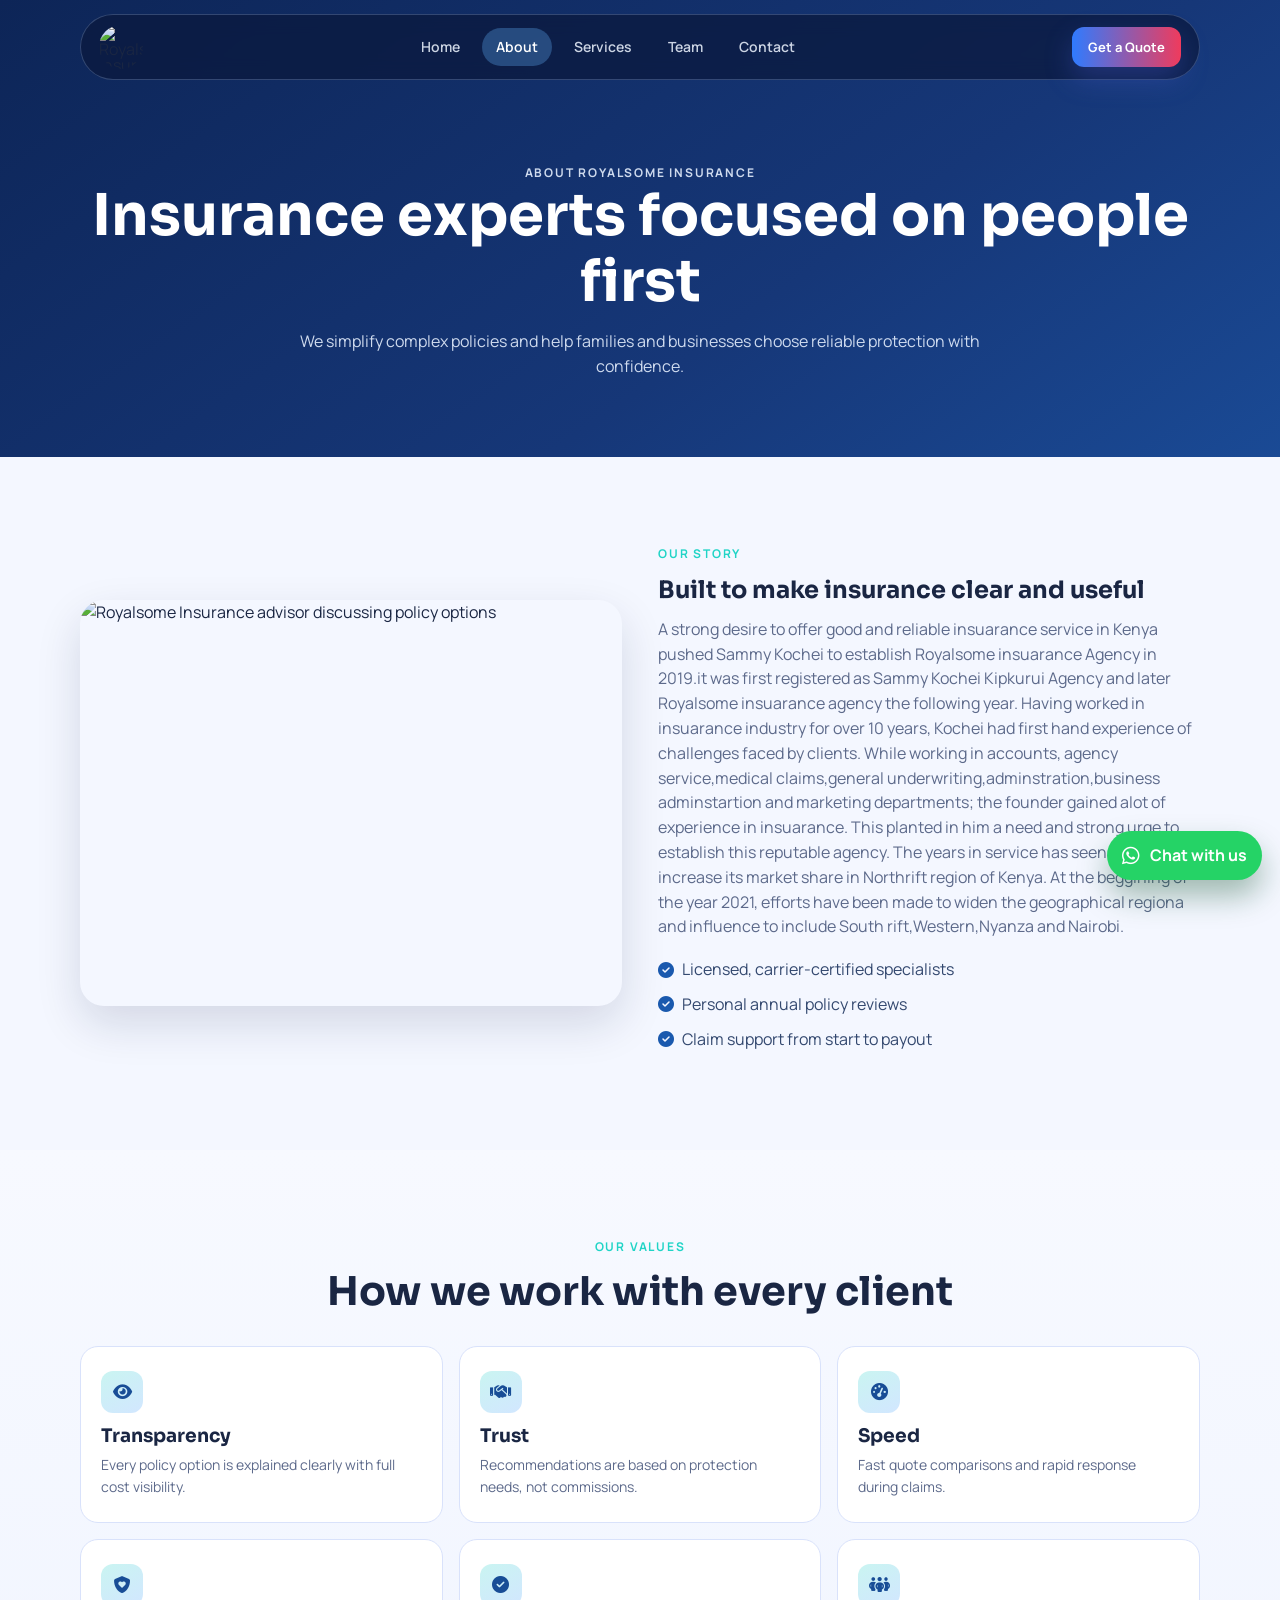
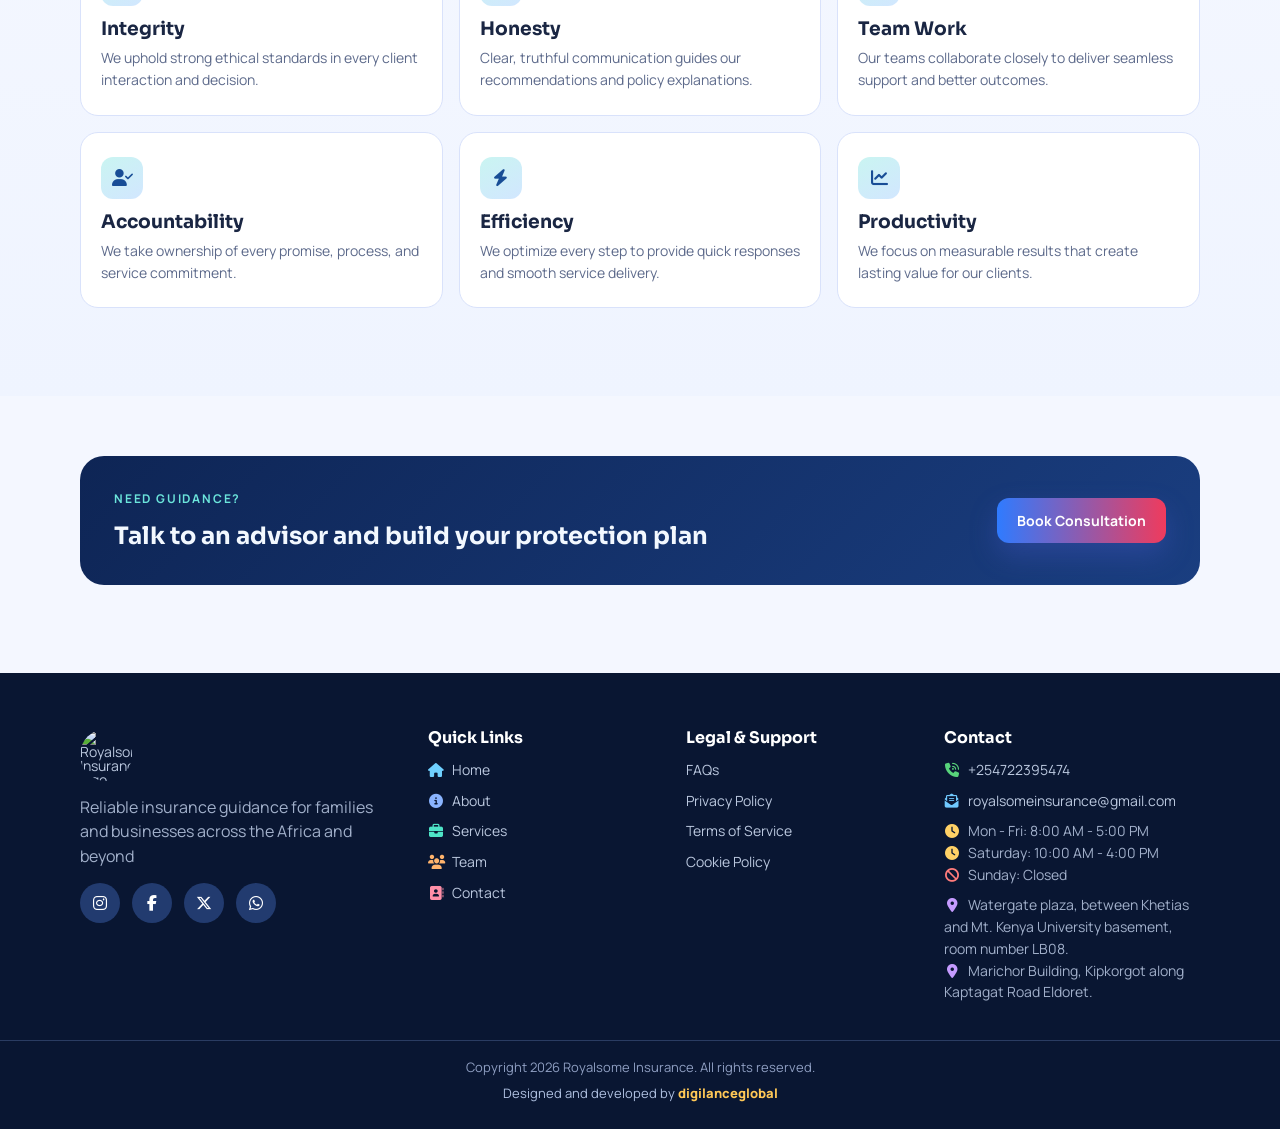
==== about.html @ 77620c27 "Add files via upload" ====
<!DOCTYPE html>
<html lang="en">
<head>
  <meta charset="UTF-8" />
  <meta name="viewport" content="width=device-width, initial-scale=1.0" />
  <title>Royalsome Insurance | About</title>
  <link rel="icon" type="image/jpeg" href="public/images/logo.jpg" />
  <link rel="preconnect" href="https://fonts.googleapis.com" />
  <link rel="preconnect" href="https://fonts.gstatic.com" crossorigin />
  <link href="https://fonts.googleapis.com/css2?family=Manrope:wght@400;500;600;700;800&family=Playfair+Display:ital,wght@1,400;1,500&family=Sora:wght@500;600;700;800&display=swap" rel="stylesheet" />
  <link rel="stylesheet" href="https://cdnjs.cloudflare.com/ajax/libs/font-awesome/6.5.2/css/all.min.css" />
  <link rel="stylesheet" href="style.css" />
</head>
<body>
  <header class="site-header">
    <div class="container nav-wrap">
      <a href="index.html" class="brand" aria-label="Royalsome Insurance Home">
        <img src="public/images/logo.jpg" class="brand-logo brand-logo-header" alt="Royalsome Insurance logo" />
      </a>
      <button class="menu-toggle" type="button" aria-expanded="false" aria-controls="primary-nav" aria-label="Toggle navigation">
        <span></span>
        <span></span>
        <span></span>
      </button>
      <nav class="nav-links" id="primary-nav">
        <a href="index.html">Home</a>
        <a href="about.html" class="active">About</a>
        <a href="services.html">Services</a>
        <a href="team.html">Team</a>
        <a href="contact.html">Contact</a>
      </nav>
      <a href="contact.html" class="btn btn-small">Get a Quote</a>
    </div>
  </header>

  <main>
    <section class="page-hero">
      <div class="container" data-reveal>
        <p class="eyebrow">About Royalsome Insurance</p>
        <h1>Insurance experts focused on people first</h1>
        <p>We simplify complex policies and help families and businesses choose reliable protection with confidence.</p>
      </div>
    </section>

    <section class="section-pad">
      <div class="container split">
        <div data-reveal>
          <img class="soft-image" src="https://images.unsplash.com/photo-1521790797524-b2497295b8a0?auto=format&fit=crop&w=900&q=80" alt="Royalsome Insurance advisor discussing policy options" />
        </div>
        <div data-reveal>
          <p class="eyebrow">Our Story</p>
          <h2>Built to make insurance clear and useful</h2>
          <p class="copy">A strong desire to offer good and reliable insuarance service in Kenya pushed Sammy Kochei to establish Royalsome insuarance Agency in 2019.it was first registered as Sammy Kochei Kipkurui Agency and later Royalsome insuarance agency the following year. Having worked in insuarance industry for over 10 years, Kochei had first hand experience of challenges faced by clients. While working in accounts, agency service,medical claims,general underwriting,adminstration,business adminstartion and marketing departments; the founder gained alot of experience in insuarance. This planted in him a need and strong urge to establish this reputable agency. The years in service has seen the firm increase its market share in Northrift region of Kenya. At the beggining of the year 2021, efforts have been made to widen the geographical regiona and influence to include South rift,Western,Nyanza and Nairobi.</p>
          <ul class="list-check">
            <li><i class="fa-solid fa-circle-check"></i> Licensed, carrier-certified specialists</li>
            <li><i class="fa-solid fa-circle-check"></i> Personal annual policy reviews</li>
            <li><i class="fa-solid fa-circle-check"></i> Claim support from start to payout</li>
          </ul>
        </div>
      </div>
    </section>

    <section class="section-pad muted-bg">
      <div class="container">
        <p class="eyebrow center" data-reveal>Our Values</p>
        <h2 data-reveal>How we work with every client</h2>
        <div class="value-grid">
          <article data-reveal>
            <i class="fa-solid fa-eye"></i>
            <h3>Transparency</h3>
            <p>Every policy option is explained clearly with full cost visibility.</p>
          </article>
          <article data-reveal>
            <i class="fa-solid fa-handshake"></i>
            <h3>Trust</h3>
            <p>Recommendations are based on protection needs, not commissions.</p>
          </article>
          <article data-reveal>
            <i class="fa-solid fa-gauge-high"></i>
            <h3>Speed</h3>
            <p>Fast quote comparisons and rapid response during claims.</p>
          </article>
          <article data-reveal>
            <i class="fa-solid fa-shield-heart"></i>
            <h3>Integrity</h3>
            <p>We uphold strong ethical standards in every client interaction and decision.</p>
          </article>
          <article data-reveal>
            <i class="fa-solid fa-circle-check"></i>
            <h3>Honesty</h3>
            <p>Clear, truthful communication guides our recommendations and policy explanations.</p>
          </article>
          <article data-reveal>
            <i class="fa-solid fa-people-group"></i>
            <h3>Team Work</h3>
            <p>Our teams collaborate closely to deliver seamless support and better outcomes.</p>
          </article>
          <article data-reveal>
            <i class="fa-solid fa-user-check"></i>
            <h3>Accountability</h3>
            <p>We take ownership of every promise, process, and service commitment.</p>
          </article>
          <article data-reveal>
            <i class="fa-solid fa-bolt"></i>
            <h3>Efficiency</h3>
            <p>We optimize every step to provide quick responses and smooth service delivery.</p>
          </article>
          <article data-reveal>
            <i class="fa-solid fa-chart-line"></i>
            <h3>Productivity</h3>
            <p>We focus on measurable results that create lasting value for our clients.</p>
          </article>
        </div>
      </div>
    </section>

    <section class="contact section-pad">
      <div class="container contact-box" data-reveal>
        <div>
          <p class="eyebrow">Need Guidance?</p>
          <h2>Talk to an advisor and build your protection plan</h2>
        </div>
        <a href="contact.html" class="btn">Book Consultation</a>
      </div>
    </section>
  </main>

  <footer class="site-footer">
    <div class="container footer-grid">
      <div>
        <a href="index.html" class="brand">
          <img src="public/images/logo.jpg" class="brand-logo brand-logo-footer" alt="Royalsome Insurance logo" />
        </a>
        <p>Reliable insurance guidance for families and businesses across the Africa and beyond</p>
        <div class="social-links" aria-label="Social media links">
          <a href="https://instagram.com" target="_blank" rel="noopener" aria-label="Instagram"><i class="fa-brands fa-instagram"></i></a>
          <a href="https://facebook.com" target="_blank" rel="noopener" aria-label="Facebook"><i class="fa-brands fa-facebook-f"></i></a>
          <a href="https://x.com" target="_blank" rel="noopener" aria-label="X"><i class="fa-brands fa-x-twitter"></i></a>
          <a href="https://wa.me/254722395474" target="_blank" rel="noopener" aria-label="WhatsApp"><i class="fa-brands fa-whatsapp"></i></a>
        </div>
      </div>
      <div>
        <h4>Quick Links</h4>
        <a href="index.html"><i class="fa-solid fa-house"></i>Home</a>
        <a href="about.html"><i class="fa-solid fa-circle-info"></i>About</a>
        <a href="services.html"><i class="fa-solid fa-briefcase"></i>Services</a>
        <a href="team.html"><i class="fa-solid fa-users"></i>Team</a>
        <a href="contact.html"><i class="fa-solid fa-address-book"></i>Contact</a>
      </div>
      <div>
        <h4>Legal & Support</h4>
        <a href="#">FAQs</a>
        <a href="#">Privacy Policy</a>
        <a href="#">Terms of Service</a>
        <a href="#">Cookie Policy</a>
      </div>
      <div>
        <h4>Contact</h4>
        <a href="tel:+254722395474"><i class="fa-solid fa-phone-volume"></i>+254722395474</a>
        <a href="mailto:royalsomeinsurance@gmail.com"><i class="fa-solid fa-envelope-open-text"></i>royalsomeinsurance@gmail.com</a>
        <p class="footer-meta"><i class="fa-solid fa-clock"></i>Mon - Fri: 8:00 AM - 5:00 PM<br><i class="fa-solid fa-clock"></i>Saturday: 10:00 AM - 4:00 PM<br><i class="fa-solid fa-ban"></i>Sunday: Closed</p>
        <p class="footer-meta"><i class="fa-solid fa-location-dot"></i>Watergate plaza, between Khetias and Mt. Kenya University basement, room number LB08.<br><i class="fa-solid fa-location-dot"></i>Marichor Building, Kipkorgot along Kaptagat Road Eldoret.</p>
      </div>
    </div>
    <p class="copyright">
      <span class="copyright-main">Copyright <span id="year"></span> Royalsome Insurance. All rights reserved.</span>
      <span class="dev-credit">Designed and developed by <a href="https://digilanceglobal.com" target="_blank" rel="noopener">digilanceglobal</a></span>
    </p>
  </footer>
  <a class="whatsapp-float" href="https://wa.me/254722395474?text=Hi%20Royalsome%20Insurance%2C%20I%20need%20help%20with%20an%20insurance%20quote." target="_blank" rel="noopener" aria-label="Chat with us on WhatsApp">
    <i class="fa-brands fa-whatsapp"></i>
    <span>Chat with us</span>
  </a>

  <script src="script.js"></script>
  <script src="https://unpkg.com/react@18/umd/react.production.min.js" crossorigin></script>
  <script src="https://unpkg.com/react-dom@18/umd/react-dom.production.min.js" crossorigin></script>
  <script src="react-app.js"></script>
</body>
</html>
---- style.css ----
:root {
  --bg: #f4f7ff;
  --ink: #1a2643;
  --muted: #5d6a8b;
  --teal: #20d4c6;
  --sky: #5da8ff;
  --grad-blue: #2f7bff;
  --grad-red: #ef3b5d;
  --stroke: #d9e2fb;
  --shadow: 0 18px 45px rgba(16, 28, 70, 0.14);
}

* { box-sizing: border-box; }
html, body { margin: 0; padding: 0; }
body { font-family: "Manrope", sans-serif; color: var(--ink); background: var(--bg); line-height: 1.55; }
img { max-width: 100%; display: block; }
a { color: inherit; text-decoration: none; }
.container { width: min(1120px, 92vw); margin: 0 auto; }
h1, h2, h3, h4 { margin: 0; font-family: "Sora", sans-serif; line-height: 1.15; }
p { margin: 0; }
.section-pad { padding: 88px 0; }

.site-header { position: fixed; top: 0; left: 0; right: 0; z-index: 120; padding: 14px 0; }
.nav-wrap {
  display: flex; align-items: center; justify-content: space-between; position: relative;
  gap: 18px; padding: 10px 18px; border-radius: 999px;
  background: rgba(11, 26, 63, 0.76); border: 1px solid rgba(179, 207, 255, 0.24); backdrop-filter: blur(10px);
  animation: navDrop .55s ease both;
}
.brand { display: inline-flex; align-items: center; line-height: 1; }
.brand-logo {
  width: auto;
  object-fit: cover;
  display: block;
  border-radius: 50%;
  aspect-ratio: 1 / 1;
}
.brand-logo-header {
  width: 44px;
  height: 44px;
}
.brand-logo-footer {
  width: 52px;
  height: 52px;
}

.menu-toggle {
  display: none; width: 42px; height: 42px; border: 1px solid rgba(176, 210, 255, 0.35);
  border-radius: 12px; background: rgba(83, 151, 241, 0.15); cursor: pointer; padding: 0;
}
.menu-toggle span {
  display: block; width: 18px; height: 2px; background: #fff; border-radius: 2px; margin: 4px auto;
  transition: transform 0.22s ease, opacity 0.22s ease;
}
.menu-toggle.is-open span:nth-child(1) { transform: translateY(6px) rotate(45deg); }
.menu-toggle.is-open span:nth-child(2) { opacity: 0; }
.menu-toggle.is-open span:nth-child(3) { transform: translateY(-6px) rotate(-45deg); }

.nav-links { display: flex; align-items: center; gap: 8px; }
.nav-links a {
  padding: 8px 14px; border-radius: 999px; color: rgba(238, 246, 255, 0.85);
  font-size: 14px; font-weight: 600; transition: background 0.2s ease, color 0.2s ease;
}
.nav-links a:hover, .nav-links a.active { color: #fff; background: rgba(99, 181, 255, 0.3); }

.btn {
  display: inline-flex; align-items: center; justify-content: center; border: 0; border-radius: 12px;
  padding: 12px 20px; font-weight: 700; font-size: 14px; color: #fff;
  background: linear-gradient(90deg, var(--grad-blue), var(--grad-red));
  box-shadow: 0 12px 28px rgba(78, 93, 212, 0.32); cursor: pointer;
  transition: transform 0.25s ease, box-shadow 0.25s ease;
}
.btn:hover { transform: translateY(-2px); box-shadow: 0 16px 30px rgba(88, 82, 198, 0.42); }
.btn-small { padding: 10px 16px; font-size: 13px; }
.btn-ghost { color: #fff; background: transparent; border: 1px solid rgba(255,255,255,.34); box-shadow: none; }
.btn.is-loading { opacity: .75; pointer-events: none; }

.hero {
  position: relative; overflow: hidden; padding: 146px 0 94px;
  background: radial-gradient(circle at 10% 10%, #2852a3 0%, #1a3574 38%, #0f1f49 100%); color: #fff;
}
.hero::before {
  content: ""; position: absolute; inset: 0;
  background: linear-gradient(118deg, rgba(89,188,255,.17), rgba(26,223,205,.18), transparent 58%);
}
.hero-glow { position: absolute; border-radius: 50%; opacity: .6; animation: float 10s ease-in-out infinite; }
.hero-glow-1 { width: 220px; height: 220px; background: radial-gradient(circle, rgba(71,241,221,.7), rgba(71,241,221,0)); top: -70px; right: -40px; }
.hero-glow-2 { width: 250px; height: 250px; background: radial-gradient(circle, rgba(89,165,255,.75), rgba(89,165,255,0)); bottom: -120px; left: -90px; animation-delay: 1.1s; }
.hero-grid { position: relative; display: grid; grid-template-columns: 1.03fr .97fr; gap: 40px; align-items: center; }

.eyebrow {
  text-transform: uppercase; letter-spacing: 1.8px; font-size: 12px; font-weight: 700;
  color: var(--teal); margin-bottom: 14px;
}
.eyebrow.center { text-align: center; }
.center { text-align: center; }
.eyebrow-lite {
  font-family: "Playfair Display", serif; font-style: italic; font-weight: 400;
  font-size: clamp(1.45rem, 2.6vw, 2.25rem); line-height: 1.1; text-transform: none; letter-spacing: 0;
}
.hero h1, .page-hero h1 { font-size: clamp(2rem, 4.5vw, 3.8rem); }
.gradient-text {
  background: linear-gradient(90deg, var(--grad-blue), var(--grad-red));
  -webkit-background-clip: text; background-clip: text; -webkit-text-fill-color: transparent; color: transparent;
}
.hero-text { margin-top: 16px; color: rgba(236,243,255,.88); max-width: 570px; }
.hero-actions { margin-top: 26px; display: flex; gap: 12px; }
.hero-points { margin-top: 24px; display: flex; flex-wrap: wrap; gap: 10px; }
.hero-points span {
  background: rgba(114,159,255,.2); border: 1px solid rgba(107,233,220,.2);
  border-radius: 999px; padding: 9px 12px; font-size: 13px; display: inline-flex; align-items: center; gap: 8px;
  animation: chipRise .5s ease both;
}
.hero-points span:nth-child(2) { animation-delay: .08s; }
.hero-points span:nth-child(3) { animation-delay: .16s; }
.hero-media { position: relative; }
.hero-media::before {
  content: ""; position: absolute; left: -28px; right: 40px; top: -24px; bottom: 24px;
  border: 2px solid rgba(82,233,215,.62); border-radius: 24px; transform: skewX(-10deg);
}
.hero-media img {
  width: 100%; aspect-ratio: 4/3; object-fit: cover; border-radius: 24px;
  box-shadow: var(--shadow); position: relative; z-index: 1;
}
.floating-badge {
  position: absolute; z-index: 3; background: #fff; color: #10306f; border-radius: 12px;
  padding: 10px 12px; font-weight: 700; font-size: 13px; box-shadow: 0 12px 26px rgba(6,21,58,.25);
  display: inline-flex; align-items: center; gap: 8px;
}
.badge-1 { top: 16px; left: -22px; }
.badge-2 { right: 14px; bottom: 18px; }

.home-services h2, .stats h2, .muted-bg h2 { text-align: center; font-size: clamp(1.65rem,3.1vw,2.55rem); margin-bottom: 30px; }
.mini-card-grid { display: grid; grid-template-columns: repeat(4,minmax(0,1fr)); gap: 16px; }
.mini-card {
  background: #fff; border-radius: 18px; border: 1px solid var(--stroke); overflow: hidden; display: block;
  box-shadow: 0 9px 24px rgba(12,30,80,.06); transition: transform .28s ease, box-shadow .28s ease;
}
.mini-card:hover { transform: translateY(-6px); box-shadow: 0 20px 34px rgba(16,29,70,.17); }
.mini-card-media { position: relative; overflow: hidden; }
.mini-card-media img { width: 100%; aspect-ratio: 16/10; object-fit: cover; transition: transform .32s ease; }
.mini-card:hover .mini-card-media img { transform: scale(1.08); }
.mini-service-icon {
  position: absolute; top: 12px; left: 12px; width: 40px; height: 40px; border-radius: 50%;
  display: grid; place-items: center; background: rgba(255,255,255,.92); color: #204f9d; font-size: 17px;
}
.mini-card-body { padding: 16px 18px 18px; }
.mini-card-body h3 { margin-bottom: 8px; }
.mini-card-body p { font-size: 14px; color: var(--muted); }
.center-cta { margin-top: 24px; text-align: center; }

.dark {
  background: linear-gradient(160deg, #0a1b44, #14316f 60%, #0c2250); color: #f4f8ff; position: relative; overflow: hidden;
}
.dark::before, .dark::after {
  content: ""; position: absolute; width: 280px; height: 280px; border-radius: 50%;
  border: 1px solid rgba(118,171,255,.24);
}
.dark::before { top: -130px; right: -100px; }
.dark::after { bottom: -145px; left: -112px; }
.split { display: grid; grid-template-columns: 1fr 1fr; gap: 36px; align-items: center; }
.split.reverse { grid-template-columns: .92fr 1.08fr; }
.reasons-copy .eyebrow { color: #54dfe3; }
.reason-grid { margin-top: 22px; display: grid; grid-template-columns: repeat(2,minmax(0,1fr)); gap: 14px; }
.reason-grid article { padding: 18px; border-radius: 14px; background: rgba(124,166,255,.12); border: 1px solid rgba(126,202,255,.2); }
.reason-grid h3 { font-size: 1rem; margin-bottom: 8px; }
.reason-grid i { margin-right: 6px; }
.reason-grid p { font-size: 14px; color: rgba(234,242,255,.84); }
.reasons-media img, .soft-image {
  width: 100%; border-radius: 24px; box-shadow: var(--shadow); aspect-ratio: 4/3; object-fit: cover;
}

.stat-grid { display: grid; grid-template-columns: repeat(4,minmax(0,1fr)); gap: 16px; }
.stat-grid article { background: #fff; border-radius: 16px; border: 1px solid var(--stroke); padding: 24px 16px; text-align: center; }
.stat-icon {
  width: 48px; height: 48px; margin: 0 auto 12px; border-radius: 14px; display: grid; place-items: center;
  font-size: 20px; color: #1f4f9d; background: linear-gradient(140deg, rgba(47,123,255,.2), rgba(239,59,93,.2));
}
.stat-grid strong { font-size: 2rem; font-family: "Sora", sans-serif; color: #153574; display: block; margin-bottom: 6px; }
.stat-grid span { color: var(--muted); font-size: 14px; }

.claims { background: #fff; }
.claims-metrics {
  margin-top: 24px;
  display: grid;
  grid-template-columns: repeat(4, minmax(0, 1fr));
  gap: 14px;
}
.claims-metrics article {
  background: linear-gradient(140deg, #eef4ff, #f8faff);
  border: 1px solid var(--stroke);
  border-radius: 14px;
  padding: 16px;
  text-align: center;
  transition: transform .24s ease, box-shadow .24s ease, border-color .24s ease;
}
.claims-metrics article:hover {
  transform: translateY(-4px);
  border-color: #b8cbf8;
  box-shadow: 0 12px 24px rgba(20, 50, 110, .12);
}
.claims-metric-icon {
  font-size: 1.1rem;
  color: #1f4f9d;
  margin-bottom: 8px;
  display: inline-block;
  animation: iconBob 2.8s ease-in-out infinite;
}
.claims-metrics article:nth-child(2) .claims-metric-icon { animation-delay: .2s; }
.claims-metrics article:nth-child(3) .claims-metric-icon { animation-delay: .4s; }
.claims-metrics article:nth-child(4) .claims-metric-icon { animation-delay: .6s; }
.claims-metrics strong {
  display: block;
  color: #123c83;
  font-family: "Sora", sans-serif;
  font-size: 1.5rem;
  margin-bottom: 6px;
}
.claims-metrics span { color: var(--muted); font-size: 13px; }
.claims-timeline {
  margin-top: 16px;
  display: grid;
  grid-template-columns: repeat(4, minmax(0, 1fr));
  gap: 14px;
}
.claims-timeline article {
  background: #f8fbff;
  border: 1px solid var(--stroke);
  border-radius: 14px;
  padding: 16px;
  transition: transform .24s ease, box-shadow .24s ease, border-color .24s ease;
}
.claims-timeline article:hover {
  transform: translateY(-4px);
  border-color: #b8cbf8;
  box-shadow: 0 12px 24px rgba(20, 50, 110, .12);
}
.claims-timeline span {
  width: 28px;
  height: 28px;
  border-radius: 50%;
  display: inline-grid;
  place-items: center;
  background: #214d9a;
  color: #fff;
  font-weight: 800;
  margin-bottom: 10px;
}
.claims-timeline h3 { font-size: 1rem; margin-bottom: 8px; }
.claims-step-icon { color: #1a59ae; margin-right: 7px; display: inline-block; transition: transform .2s ease; }
.claims-timeline article:hover .claims-step-icon { transform: scale(1.14) rotate(-6deg); }
.claims-timeline p { color: var(--muted); font-size: 14px; }

.quote-lab .copy { color: rgba(228, 240, 255, .86); }
.quick-quote-form {
  background: rgba(231,238,255,.08);
  border: 1px solid rgba(137,203,255,.28);
  border-radius: 18px;
  padding: 20px;
  color: #f2f7ff;
}
.quick-steps {
  display: flex;
  align-items: center;
  gap: 10px;
  margin-bottom: 14px;
}
.quick-steps span {
  width: 32px;
  height: 32px;
  border-radius: 50%;
  border: 1px solid rgba(167, 213, 255, .5);
  color: #cfe5ff;
  display: inline-grid;
  place-items: center;
  font-weight: 700;
  transition: transform .2s ease, background .2s ease, color .2s ease, border-color .2s ease;
}
.quick-steps span.active {
  background: #6be5db;
  color: #0e2f63;
  border-color: transparent;
  animation: activePulse 1.9s ease-in-out infinite;
}
.quick-step { display: none; }
.quick-step.is-active { display: grid; gap: 10px; animation: stepFade .3s ease; }
.quick-step label { font-size: 13px; font-weight: 700; color: #e9f3ff; }
.quick-step input, .quick-step select {
  width: 100%;
  border-radius: 12px;
  border: 1px solid rgba(146,194,255,.35);
  background: rgba(17,39,84,.52);
  color: #fff;
  padding: 11px 12px;
  font: inherit;
}
.quick-step input[type="date"]::-webkit-calendar-picker-indicator { filter: invert(1); opacity: .9; }
.quick-summary-title { font-weight: 700; color: #fff; }
.quick-summary {
  border: 1px solid rgba(146,194,255,.35);
  background: rgba(17,39,84,.45);
  border-radius: 12px;
  padding: 12px;
  font-size: 14px;
  color: #e2eeff;
  line-height: 1.6;
}
.quick-actions {
  margin-top: 14px;
  display: flex;
  align-items: center;
  justify-content: space-between;
  gap: 10px;
}

.partners { background: linear-gradient(180deg, #f7f9ff, #eef3ff); }
.partners h2 { text-align: center; font-size: clamp(1.7rem,3.2vw,2.7rem); margin-bottom: 12px; }
.partners h2 span { color: #d79a23; }
.partners-copy { max-width: 700px; margin: 0 auto 30px; text-align: center; color: var(--muted); }
.partners-grid { display: grid; grid-template-columns: repeat(4,minmax(0,1fr)); gap: 16px; }
.partner-card {
  --partner-color: #58617b; background: #fff; border: 1px solid var(--stroke); border-radius: 16px; min-height: 128px;
  display: grid; place-items: center; padding: 14px; color: var(--partner-color); filter: grayscale(1) saturate(0); opacity: .84;
  transition: filter .28s ease, opacity .28s ease, transform .28s ease, box-shadow .28s ease;
}
.partner-card:hover { filter: grayscale(0) saturate(1); opacity: 1; transform: translateY(-5px); box-shadow: 0 16px 28px rgba(15,27,66,.15); }
.partner-card svg { width: 100%; height: auto; }
.partner-first { --partner-color: #d79a23; }
.partner-apa { --partner-color: #234084; }
.partner-mayfair { --partner-color: #405362; }
.partner-heritage { --partner-color: #1d2e57; }

.page-hero {
  padding: 150px 0 78px; background: linear-gradient(145deg, #0d2557, #163778 62%, #1a4a95);
  color: #fff; text-align: center;
}
.page-hero p { margin: 14px auto 0; max-width: 720px; color: rgba(232,241,255,.88); }
.copy { color: var(--muted); margin-top: 12px; }
.list-check { margin: 18px 0 0; padding: 0; list-style: none; }
.list-check li { margin-bottom: 10px; color: #33486f; display: flex; align-items: center; gap: 8px; }
.list-check i { color: #1a59ae; }
.muted-bg { background: linear-gradient(180deg, #f7f9ff, #eff4ff); }

.value-grid { display: grid; grid-template-columns: repeat(3,minmax(0,1fr)); gap: 16px; }
.value-grid article { background: #fff; border: 1px solid var(--stroke); border-radius: 18px; padding: 24px 20px; }
.value-grid i {
  width: 42px; height: 42px; border-radius: 12px; display: grid; place-items: center; font-size: 17px; margin-bottom: 12px;
  background: linear-gradient(150deg, rgba(32,212,198,.24), rgba(93,167,255,.28)); color: #184d96;
}
.value-grid h3 { margin-bottom: 8px; }
.value-grid p { color: var(--muted); font-size: 14px; }

.achievements-grid { display: grid; grid-template-columns: repeat(auto-fit, minmax(280px, 340px)); justify-content: center; gap: 20px; margin-top: 30px; }
.achievement-card { background: #fff; border: 1px solid var(--stroke); border-radius: 24px; overflow: hidden; box-shadow: 0 15px 32px rgba(16, 28, 70, .08); transition: transform .28s ease, box-shadow .28s ease; }
.achievement-card:hover { transform: translateY(-5px); box-shadow: 0 22px 42px rgba(16, 28, 70, .14); }
.achievement-card img { width: 100%; height: 320px; object-fit: cover; display: block; }
.achievement-body { padding: 22px; }
.achievement-body h3 { margin: 0 0 10px; font-size: 1.15rem; }
.achievement-body p { margin: 0; color: var(--muted); line-height: 1.75; font-size: 0.95rem; }

.team-grid { display: grid; grid-template-columns: repeat(3, minmax(0, 1fr)); gap: 20px; margin-top: 30px; }
.team-card { background: #fff; border: 1px solid var(--stroke); border-radius: 24px; overflow: hidden; box-shadow: 0 16px 34px rgba(16, 28, 70, .08); transition: transform .28s ease, box-shadow .28s ease; }
.team-card:hover { transform: translateY(-5px); box-shadow: 0 24px 44px rgba(16, 28, 70, .14); }
.team-card img { width: 100%; height: 280px; object-fit: cover; display: block; }
.team-card-body { padding: 24px; }
.team-card-body h3 { margin: 0 0 8px; font-size: 1.18rem; }
.team-card-body p { margin: 0 0 12px; color: var(--muted); line-height: 1.7; }
.team-card-body p:last-child { margin-bottom: 0; }
.team-message { display: grid; justify-items: center; max-width: 720px; margin: 0 auto; }
.team-message .achievement-card { width: 100%; max-width: 560px; }
.team-message .achievement-card img { width: 180px; height: 180px; object-fit: cover; border-radius: 50%; margin: 0 auto; }
.team-message .achievement-card .achievement-body { padding-top: 18px; padding-bottom: 28px; }

@media (max-width: 920px) {
  .achievements-grid,
  .team-grid { grid-template-columns: repeat(2, minmax(0, 1fr)); }
}

@media (max-width: 640px) {
  .achievements-grid,
  .team-grid { grid-template-columns: 1fr; }
}

.service-grid { display: grid; grid-template-columns: repeat(3,minmax(0,1fr)); gap: 18px; }
.service-box {
  background: #fff; border-radius: 18px; border: 1px solid var(--stroke); overflow: hidden;
  box-shadow: 0 10px 22px rgba(16,29,70,.08); transition: transform .3s ease, box-shadow .3s ease;
}
.service-box:hover { transform: translateY(-7px); box-shadow: 0 20px 36px rgba(12,27,67,.18); }
.service-image { position: relative; overflow: hidden; }
.service-image::after { content: ""; position: absolute; inset: 0; background: linear-gradient(to top, rgba(8,23,58,.7), rgba(8,23,58,0)); opacity: .66; transition: opacity .3s ease; }
.service-box:hover .service-image::after { opacity: .4; }
.service-image img { width: 100%; aspect-ratio: 16/10; object-fit: cover; transition: transform .35s ease; }
.service-box:hover .service-image img { transform: scale(1.08); }
.service-icon {
  position: absolute; top: 14px; left: 14px; z-index: 2; width: 42px; height: 42px; border-radius: 50%;
  display: grid; place-items: center; background: rgba(255,255,255,.9); color: #123a84; font-size: 18px;
}
.service-body { padding: 20px 18px 22px; }
.service-body h3 { margin-bottom: 8px; font-size: 1rem; }
.service-body p { font-size: 14px; color: var(--muted); }

.team-page { background: linear-gradient(165deg, #0b1f4b, #123068); }
.team-page-grid { display: grid; grid-template-columns: repeat(4,minmax(0,1fr)); gap: 16px; }
.team-page-grid article {
  background: rgba(231,238,255,.08); border: 1px solid rgba(137,203,255,.28); border-radius: 18px;
  padding: 20px 16px; text-align: center; color: #f2f7ff;
}
.team-page-grid img {
  width: 96px; height: 96px; border-radius: 50%; object-fit: cover; margin: 0 auto 12px;
  border: 3px solid rgba(255,255,255,.4);
}
.team-page-grid h3 { font-size: 1.05rem; }
.team-page-grid p { margin-top: 4px; color: rgba(233,242,255,.88); font-size: 14px; }
.team-page-grid span {
  margin-top: 10px; display: inline-flex; align-items: center; gap: 8px; font-size: 12px;
  color: rgba(226,248,255,.9); background: rgba(102,184,255,.2); padding: 8px 11px; border-radius: 999px;
}
.ceo-message-card {
  max-width: 980px;
  margin: 0 auto;
  display: grid;
  grid-template-columns: minmax(220px, 260px) 1fr;
  gap: 24px;
  align-items: center;
  background: rgba(231,238,255,.08);
  border: 1px solid rgba(137,203,255,.28);
  border-radius: 18px;
  padding: 24px;
  color: #f2f7ff;
}
.ceo-message-photo {
  width: min(260px, 100%);
  aspect-ratio: 1 / 1;
  object-fit: contain;
  background: #fff;
  padding: 14px;
  border-radius: 20px;
  border: 3px solid rgba(255,255,255,.3);
  box-shadow: 0 12px 28px rgba(10, 24, 58, 0.28);
  justify-self: center;
}
.ceo-message-body h2 { font-size: clamp(1.35rem, 2.7vw, 2rem); margin-bottom: 12px; }
.ceo-message-body p { color: rgba(233,242,255,.9); margin-top: 10px; }
.ceo-signoff { margin-top: 16px; display: grid; gap: 4px; }
.ceo-signoff strong { font-family: "Sora", sans-serif; font-size: 1.06rem; color: #fff; }
.ceo-signoff span { color: #6be5db; font-size: 14px; font-weight: 700; }

.contact { padding-top: 60px; }
.contact-box {
  background: linear-gradient(135deg, #0e2555, #214d9a); color: #f2f8ff; border-radius: 24px;
  display: flex; align-items: center; justify-content: space-between; gap: 22px; padding: 34px;
  background-size: 160% 160%;
  animation: gradientDrift 10s ease-in-out infinite;
}
.contact-box .eyebrow { color: #6be5db; }
.contact-layout { display: grid; grid-template-columns: .95fr 1.05fr; gap: 26px; }
.contact-info, .contact-form { background: #fff; border: 1px solid var(--stroke); border-radius: 18px; padding: 24px; }
.contact-info h2 { margin-bottom: 14px; }
.info-list p { display: flex; align-items: center; gap: 10px; margin-bottom: 12px; color: #33486f; }
.info-list i {
  width: 28px; height: 28px; border-radius: 8px; display: grid; place-items: center;
  background: rgba(50,180,238,.16); color: #144288;
}
.contact-form { display: grid; gap: 10px; }
.contact-form label { font-size: 13px; font-weight: 700; color: #243a65; }
.contact-form input, .contact-form select, .contact-form textarea {
  width: 100%; border-radius: 12px; border: 1px solid #cfdbfb; background: #f8faff; padding: 11px 12px; font: inherit;
}
.contact-form textarea { resize: vertical; }
.contact-form .btn { margin-top: 4px; }
.form-status { min-height: 20px; font-size: 13px; font-weight: 600; }
.form-status.success { color: #1a7f44; }
.form-status.error { color: #b93a45; }

.site-footer { background: #091632; color: rgba(233,242,255,.85); padding: 56px 0 26px; }
.footer-grid { display: grid; grid-template-columns: 1.25fr .9fr .9fr 1fr; gap: 28px; }
.site-footer .brand { margin-bottom: 14px; }
.footer-grid > div > p { color: rgba(215,229,255,.74); max-width: 350px; }
.social-links { margin-top: 14px; display: flex; align-items: center; justify-content: flex-start; gap: 12px; }
.social-links a {
  width: 40px; height: 40px; margin: 0; display: inline-flex; align-items: center; justify-content: center;
  border-radius: 50%; border: none; background: #223b6f; color: #fff; line-height: 1;
  transition: transform .22s ease, background .22s ease, color .22s ease;
}
.social-links i { width: 1em; text-align: center; font-size: 16px; line-height: 1; display: block; }
.social-links a:hover { transform: translateY(-2px); background: #2e58a2; color: #fff; }

.site-footer h4 { font-size: 1rem; color: #fff; margin-bottom: 12px; }
.footer-grid > div > a { display: block; margin-bottom: 9px; font-size: 14px; color: rgba(221,233,255,.84); }
.footer-grid > div > a:hover { color: #fff; }
.footer-grid > div > a i, .footer-meta i { width: 16px; margin-right: 8px; text-align: center; }
.footer-meta { margin: 0 0 9px; font-size: 14px; color: rgba(221,233,255,.84); line-height: 1.55; }

.footer-grid .fa-house { color: #6fd0ff; }
.footer-grid .fa-circle-info { color: #8ab4ff; }
.footer-grid .fa-briefcase { color: #4ee4c7; }
.footer-grid .fa-users { color: #ffb36c; }
.footer-grid .fa-address-book { color: #ff8fa8; }
.footer-grid .fa-phone-volume { color: #57d37b; }
.footer-grid .fa-envelope-open-text { color: #70c9ff; }
.footer-grid .fa-clock { color: #ffd166; }
.footer-grid .fa-ban { color: #ff7b7b; }
.footer-grid .fa-location-dot { color: #c59bff; }

.copyright {
  text-align: center; margin-top: 28px; padding-top: 16px; border-top: 1px solid rgba(139,173,240,.25);
  font-size: 13px; color: rgba(199,216,255,.7);
}
.copyright-main { white-space: nowrap; }
.dev-credit { display: block; margin-top: 6px; color: rgba(205,222,255,.85); }
.copyright a { display: inline; margin: 0; color: #ffc857; font-weight: 800; text-decoration: none; }
.copyright a:hover { color: #ffd98a; text-decoration: none; }

.whatsapp-float {
  position: fixed; right: 18px; bottom: 20px; z-index: 220; display: inline-flex; align-items: center; gap: 10px;
  border-radius: 999px; padding: 12px 15px; background: #25d366; color: #fff; box-shadow: 0 16px 30px rgba(12,78,39,.36);
  font-weight: 700; transition: transform .24s ease, box-shadow .24s ease;
  animation: pulseSoft 2.6s ease-in-out infinite;
}
.whatsapp-float:hover { transform: translateY(-2px); box-shadow: 0 18px 32px rgba(10,94,43,.46); }
.whatsapp-float i { font-size: 20px; }

[data-reveal] { opacity: 0; transform: translateY(18px); transition: opacity .56s ease, transform .56s ease; }
[data-reveal].in-view { opacity: 1; transform: translateY(0); }

@keyframes float { 0%,100% { transform: translateY(0); } 50% { transform: translateY(-12px); } }
@keyframes navDrop { from { opacity: 0; transform: translateY(-10px); } to { opacity: 1; transform: translateY(0); } }
@keyframes chipRise { from { opacity: 0; transform: translateY(8px); } to { opacity: 1; transform: translateY(0); } }
@keyframes iconBob { 0%,100% { transform: translateY(0); } 50% { transform: translateY(-4px); } }
@keyframes activePulse { 0%,100% { transform: scale(1); } 50% { transform: scale(1.08); } }
@keyframes stepFade { from { opacity: 0; transform: translateY(8px); } to { opacity: 1; transform: translateY(0); } }
@keyframes gradientDrift { 0%,100% { background-position: 0% 50%; } 50% { background-position: 100% 50%; } }
@keyframes pulseSoft {
  0%,100% { box-shadow: 0 16px 30px rgba(12,78,39,.36); }
  50% { box-shadow: 0 22px 36px rgba(12,78,39,.44); }
}

@media (prefers-reduced-motion: reduce) {
  .nav-wrap,
  .hero-points span,
  .claims-metric-icon,
  .quick-steps span.active,
  .quick-step.is-active,
  .contact-box,
  .whatsapp-float {
    animation: none !important;
  }
  .claims-metrics article,
  .claims-timeline article,
  .claims-step-icon,
  .quick-steps span {
    transition: none !important;
  }
}

@media (max-width: 1120px) {
  .nav-links { gap: 3px; }
  .nav-links a { padding: 8px 10px; }
}

@media (max-width: 980px) {
  .hero-grid, .split, .split.reverse, .contact-layout { grid-template-columns: 1fr; }
  .hero-media { margin-top: 8px; }
  .mini-card-grid, .partners-grid, .service-grid, .stat-grid, .team-page-grid, .value-grid { grid-template-columns: repeat(2,minmax(0,1fr)); }
  .claims-timeline, .claims-metrics { grid-template-columns: repeat(2,minmax(0,1fr)); }
  .footer-grid { grid-template-columns: 1fr 1fr; }
  .contact-box { flex-direction: column; align-items: flex-start; }
}

@media (max-width: 760px) {
  .nav-wrap { border-radius: 20px; padding: 10px 12px; justify-content: space-between; }
  .brand-logo-header { width: 36px; height: 36px; }
  .menu-toggle { display: inline-block; }
  .nav-wrap > .btn-small { display: none; }
  .nav-links {
    position: absolute; top: calc(100% + 8px); left: 0; right: 0; z-index: 200;
    display: flex; flex-direction: column; align-items: stretch; gap: 4px;
    background: rgba(10,23,56,.97); border: 1px solid rgba(146,194,255,.28); border-radius: 16px; padding: 8px;
    max-height: 0; opacity: 0; overflow: hidden; pointer-events: none; transform: translateY(-8px);
    transition: max-height .28s ease, opacity .28s ease, transform .28s ease;
  }
  .nav-links.open { max-height: 320px; opacity: 1; pointer-events: auto; transform: translateY(0); }
  .nav-links a { text-align: center; }
  .hero { padding-top: 170px; }
  .hero-actions { flex-direction: column; align-items: stretch; }
  .floating-badge { position: static; margin-top: 10px; }
  .badge-1, .badge-2 { left: auto; right: auto; top: auto; bottom: auto; }
  .section-pad { padding: 72px 0; }
  .page-hero { padding-top: 176px; }
  .mini-card-grid, .partners-grid, .reason-grid, .service-grid, .stat-grid, .team-page-grid, .value-grid, .footer-grid { grid-template-columns: 1fr; }
  .claims-timeline, .claims-metrics { grid-template-columns: 1fr; }
  .quick-actions { flex-direction: column; align-items: stretch; }
  .quick-actions .btn { width: 100%; }
  .ceo-message-card { grid-template-columns: 1fr; padding: 20px; }
  .ceo-message-photo { max-width: 220px; margin: 0 auto; }
  .contact-box { padding: 24px; }
  .whatsapp-float { padding: 12px; border-radius: 14px; }
  .whatsapp-float span { display: none; }
}
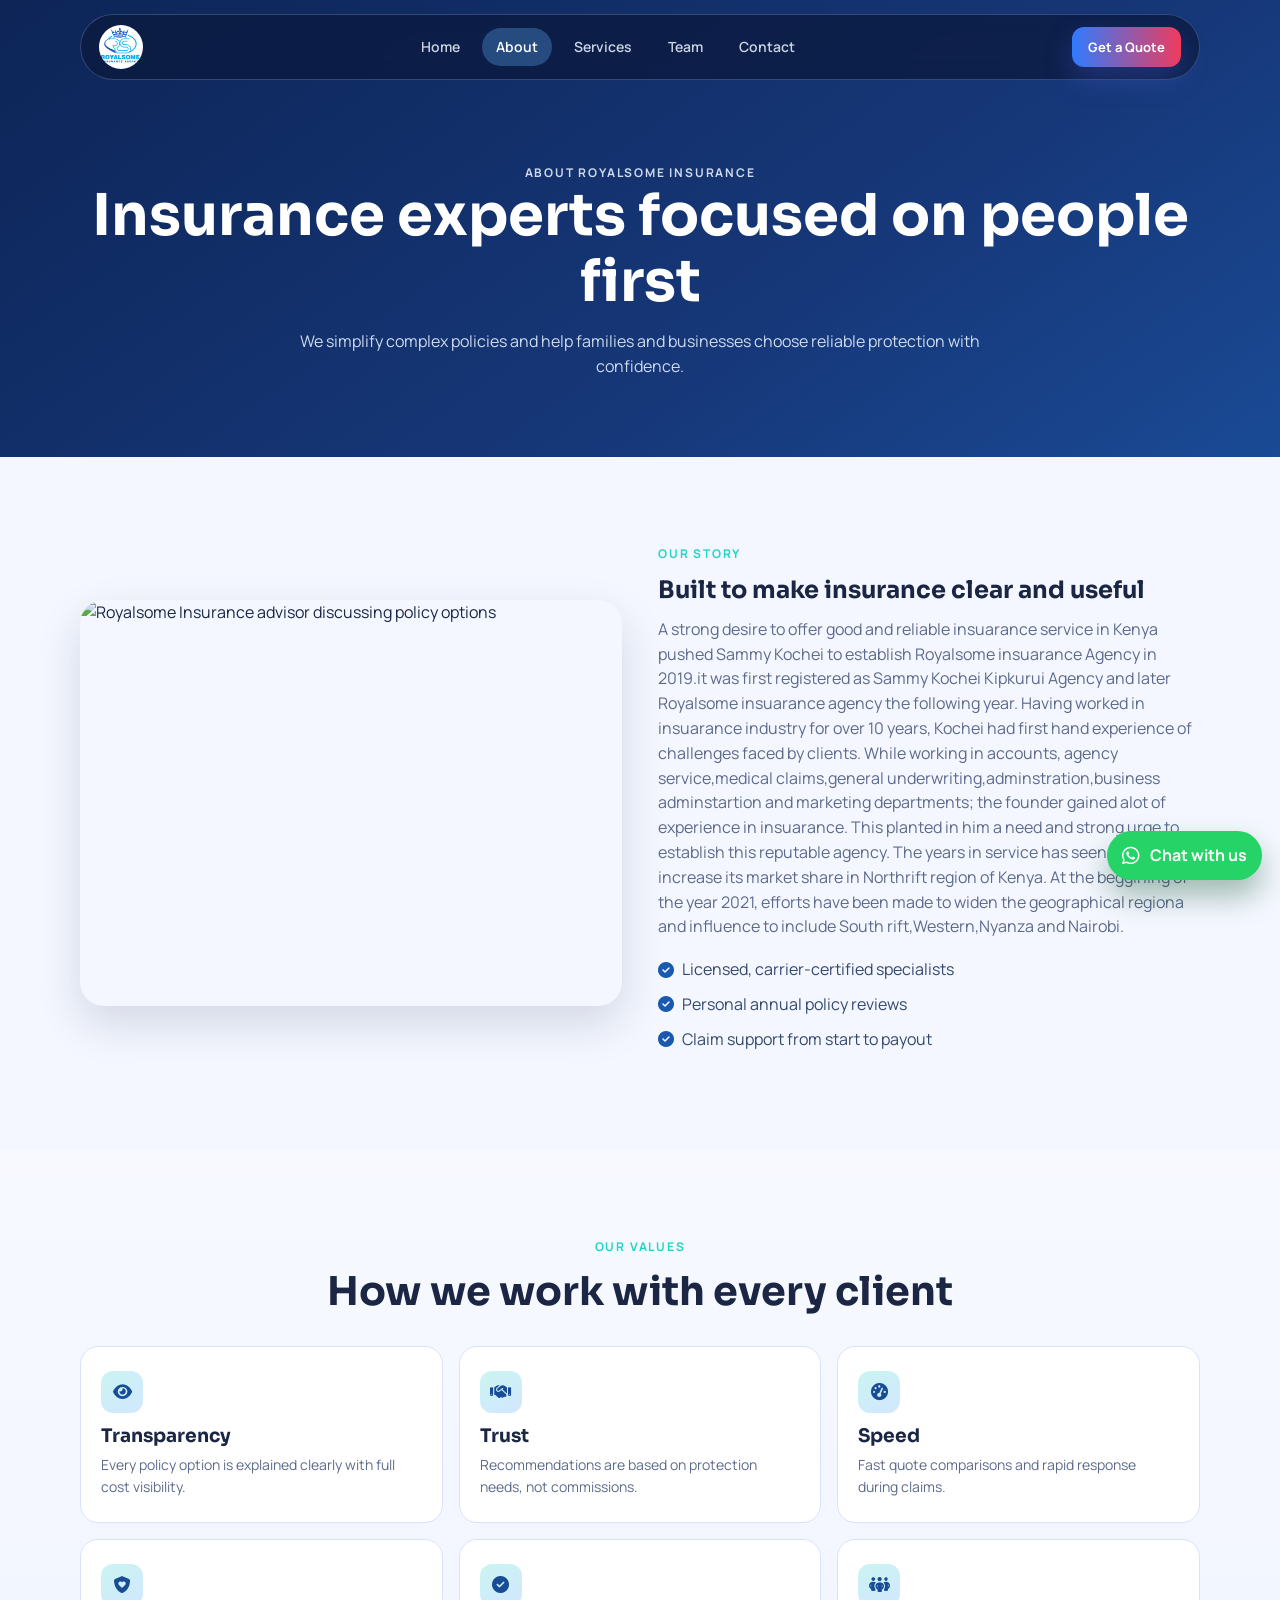
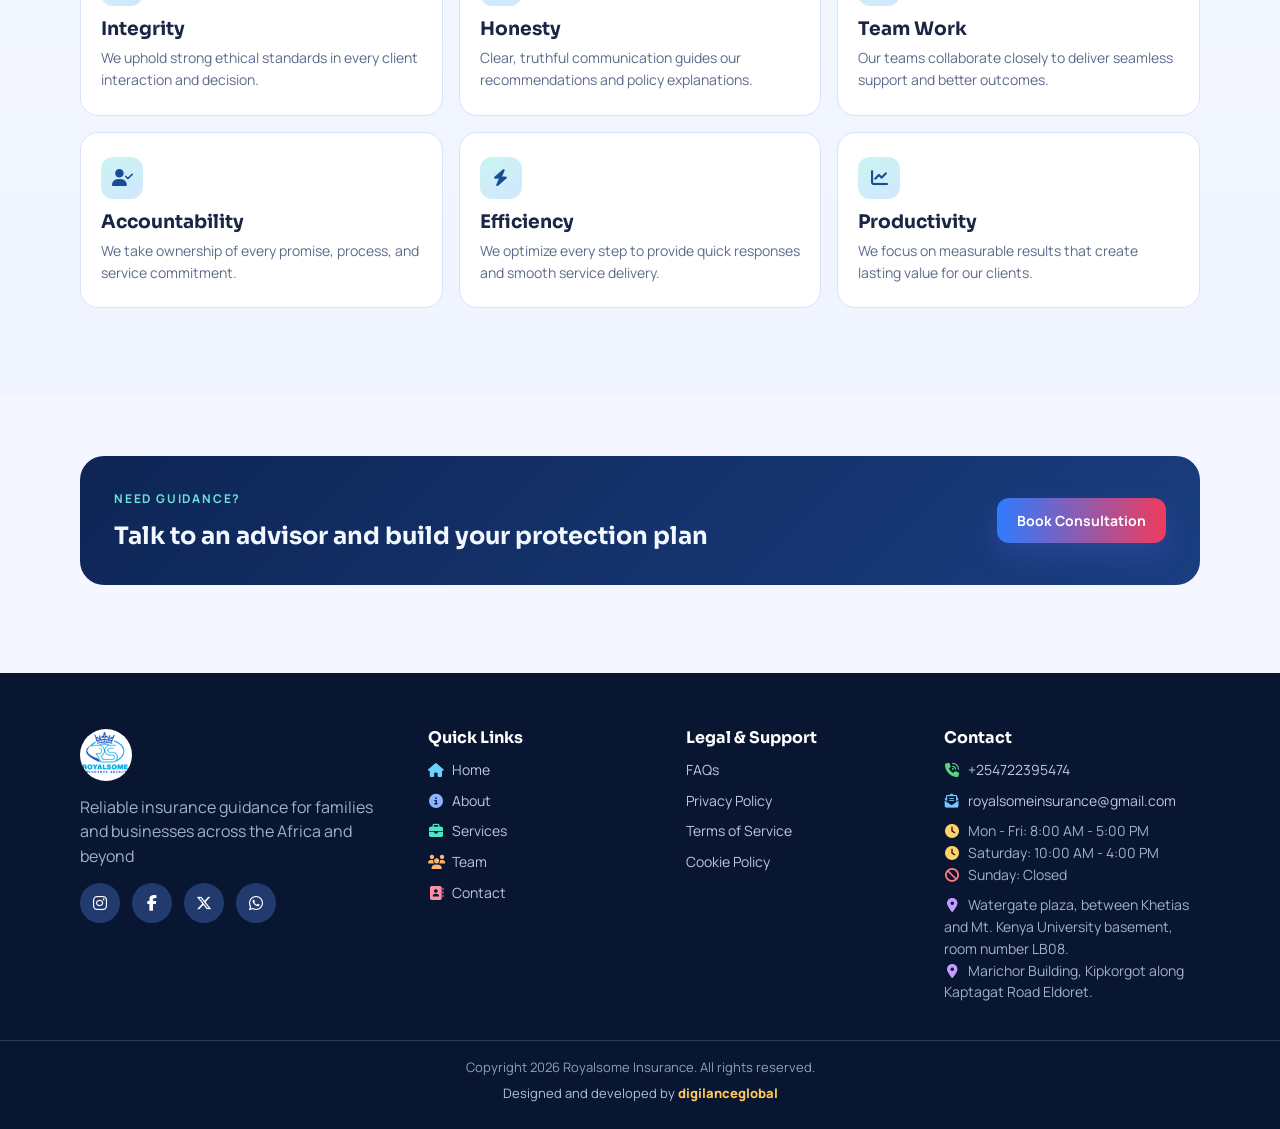
==== commit 6eb6b83f: "production changes" ====
--- a/about.html
+++ b/about.html
@@ -4,7 +4,7 @@
   <meta charset="UTF-8" />
   <meta name="viewport" content="width=device-width, initial-scale=1.0" />
   <title>Royalsome Insurance | About</title>
-  <link rel="icon" type="image/jpeg" href="public/images/logo.jpg" />
+  <link rel="icon" type="image/jpeg" href="/images/logo.jpg" />
   <link rel="preconnect" href="https://fonts.googleapis.com" />
   <link rel="preconnect" href="https://fonts.gstatic.com" crossorigin />
   <link href="https://fonts.googleapis.com/css2?family=Manrope:wght@400;500;600;700;800&family=Playfair+Display:ital,wght@1,400;1,500&family=Sora:wght@500;600;700;800&display=swap" rel="stylesheet" />
@@ -15,7 +15,7 @@
   <header class="site-header">
     <div class="container nav-wrap">
       <a href="index.html" class="brand" aria-label="Royalsome Insurance Home">
-        <img src="public/images/logo.jpg" class="brand-logo brand-logo-header" alt="Royalsome Insurance logo" />
+        <img src="/images/logo.jpg" class="brand-logo brand-logo-header" alt="Royalsome Insurance logo" />
       </a>
       <button class="menu-toggle" type="button" aria-expanded="false" aria-controls="primary-nav" aria-label="Toggle navigation">
         <span></span>
@@ -129,7 +129,7 @@
     <div class="container footer-grid">
       <div>
         <a href="index.html" class="brand">
-          <img src="public/images/logo.jpg" class="brand-logo brand-logo-footer" alt="Royalsome Insurance logo" />
+          <img src="/images/logo.jpg" class="brand-logo brand-logo-footer" alt="Royalsome Insurance logo" />
         </a>
         <p>Reliable insurance guidance for families and businesses across the Africa and beyond</p>
         <div class="social-links" aria-label="Social media links">
@@ -178,3 +178,4 @@
   <script src="react-app.js"></script>
 </body>
 </html>
+
